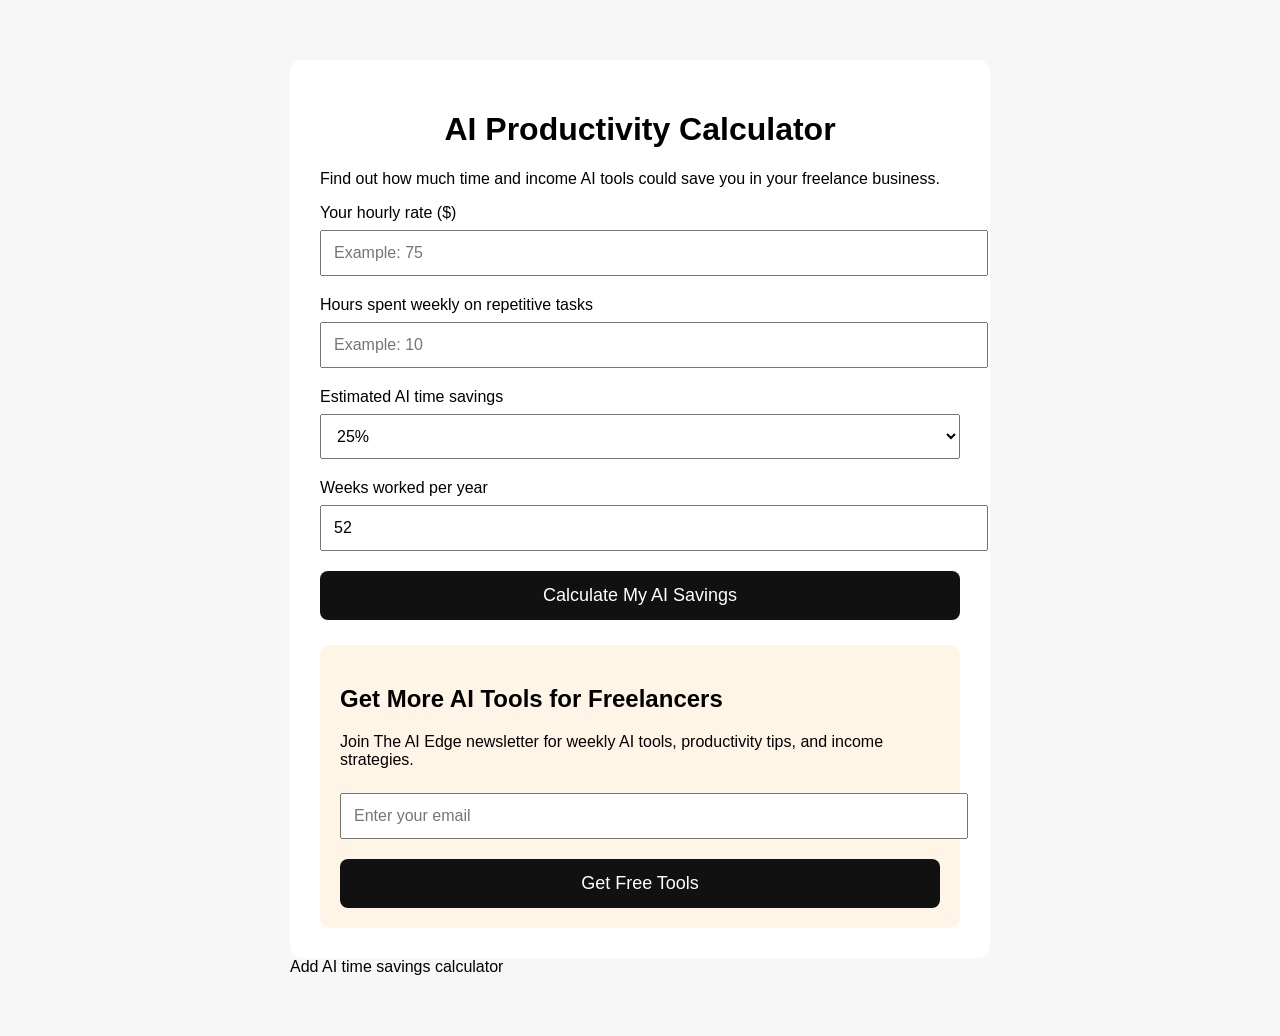
==== ai-time-savings-calculator/index.html @ 08fa5fbb "Create index.html" ====
<!DOCTYPE html>
<html>
<head>
<title>AI Productivity Calculator | The AI Edge</title>

<meta name="description" content="Calculate how much time and money AI tools can save freelancers.">

<style>

body {
    font-family: Arial, sans-serif;
    max-width: 700px;
    margin: 40px auto;
    padding: 20px;
    background:#f7f7f7;
}

.container {
    background:white;
    padding:30px;
    border-radius:12px;
}

h1 {
    text-align:center;
}

input, select {
    width:100%;
    padding:12px;
    margin:8px 0 20px;
    font-size:16px;
}

button {
    width:100%;
    padding:14px;
    background:#111;
    color:white;
    border:none;
    border-radius:8px;
    font-size:18px;
    cursor:pointer;
}

button:hover {
    opacity:.85;
}

.result {
    margin-top:25px;
    padding:20px;
    background:#eef6ff;
    border-radius:10px;
    display:none;
}

.signup {
    margin-top:25px;
    padding:20px;
    background:#fff5e6;
    border-radius:10px;
}

</style>

</head>

<body>

<div class="container">

<h1>AI Productivity Calculator</h1>

<p>
Find out how much time and income AI tools could save you in your freelance business.
</p>


<label>Your hourly rate ($)</label>
<input id="rate" type="number" placeholder="Example: 75">


<label>Hours spent weekly on repetitive tasks</label>
<input id="hours" type="number" placeholder="Example: 10">


<label>Estimated AI time savings</label>

<select id="saving">
<option value="0.25">25%</option>
<option value="0.50">50%</option>
<option value="0.75">75%</option>
</select>


<label>Weeks worked per year</label>

<input id="weeks" type="number" value="52">


<button onclick="calculate()">
Calculate My AI Savings
</button>


<div class="result" id="result"></div>


<div class="signup">

<h2>Get More AI Tools for Freelancers</h2>

<p>
Join The AI Edge newsletter for weekly AI tools, productivity tips, and income strategies.
</p>

<!-- Replace this with your Beehiiv embed -->

<form>
<input type="email" placeholder="Enter your email">
<button type="submit">
Get Free Tools
</button>
</form>

</div>


</div>


<script>

function calculate(){

let rate = Number(document.getElementById("rate").value);
let hours = Number(document.getElementById("hours").value);
let saving = Number(document.getElementById("saving").value);
let weeks = Number(document.getElementById("weeks").value);


let savedHoursWeekly = hours * saving;

let savedHoursYearly = savedHoursWeekly * weeks;

let value = savedHoursYearly * rate;


document.getElementById("result").style.display="block";


document.getElementById("result").innerHTML = `

<h2>Your AI Savings</h2>

<p>
AI could save you approximately:
</p>

<h2>${savedHoursYearly.toFixed(0)} hours per year</h2>


<p>
Potential value of that recovered time:
</p>

<h2>$${value.toLocaleString()}</h2>


<p>
That's the equivalent of earning more without adding extra working hours.
</p>

`;

}

</script>


</body>
</html>

Add AI time savings calculator
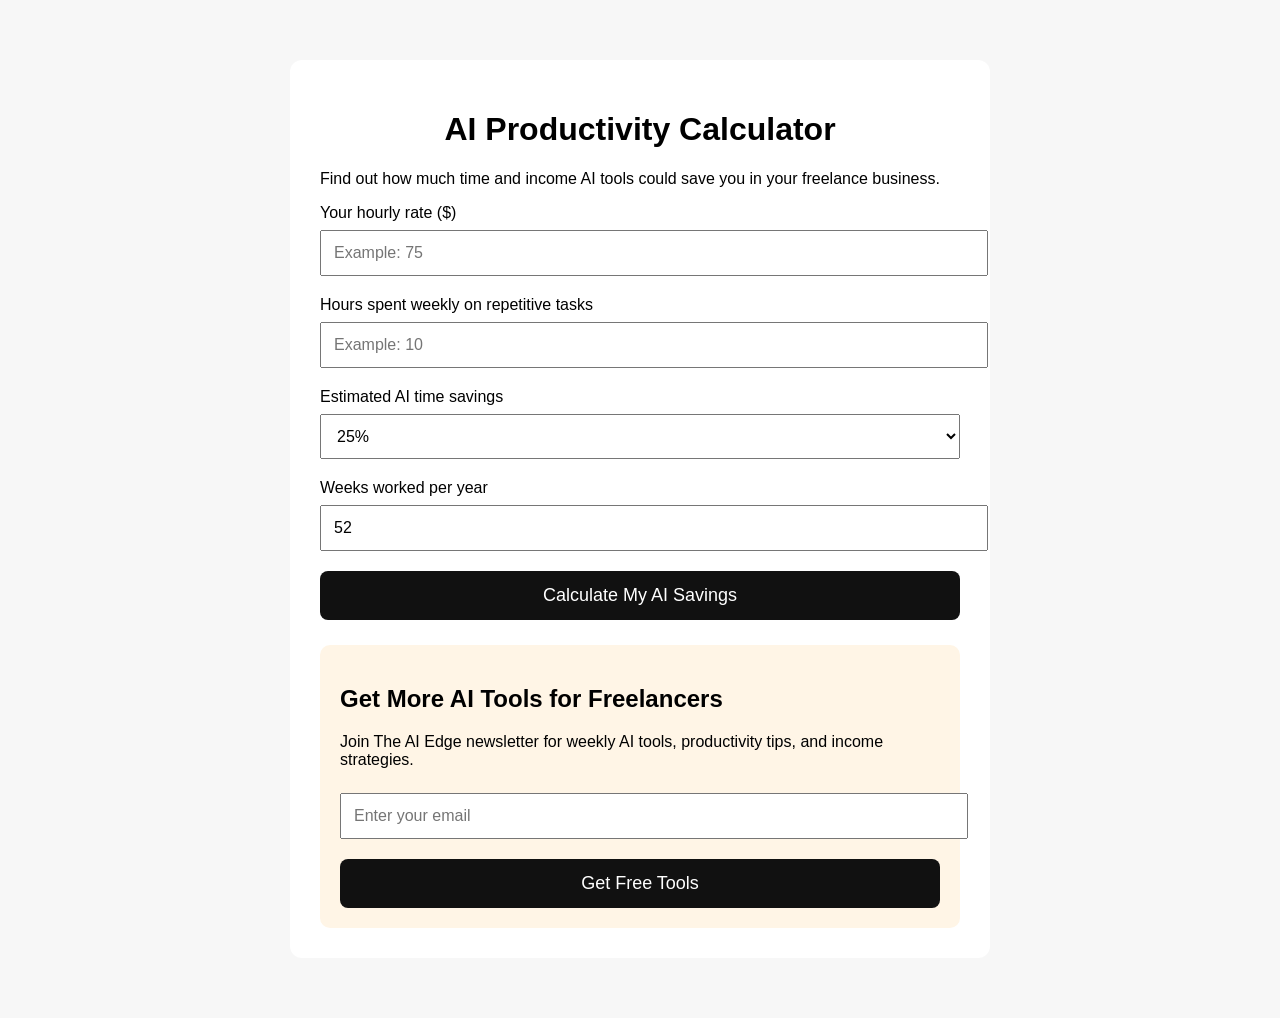
==== commit d774f03a: "Update index.html" ====
--- a/ai-time-savings-calculator/index.html
+++ b/ai-time-savings-calculator/index.html
@@ -181,5 +181,3 @@
 
 </body>
 </html>
-
-Add AI time savings calculator
